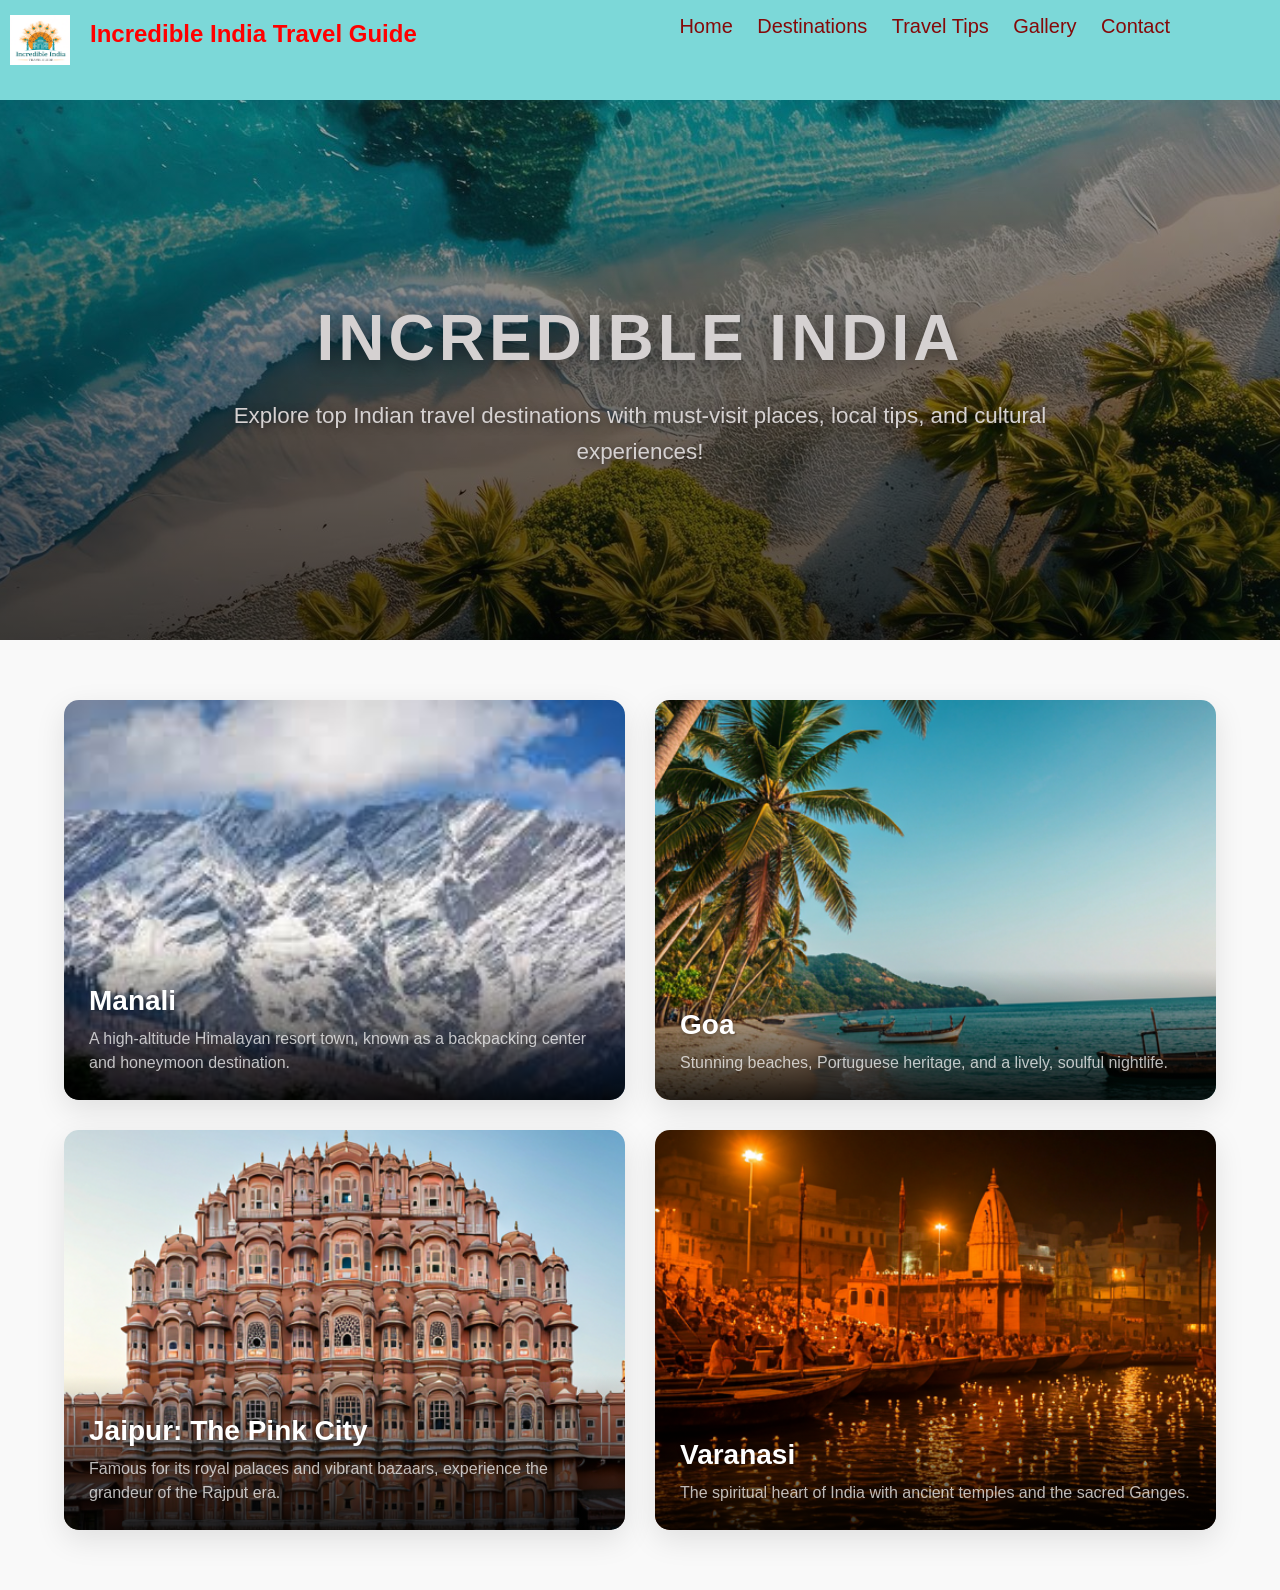
==== index.html @ 91583291 "my name is nikhil" ====
<!DOCTYPE html>
<html lang="en">
<head>
    <meta charset="UTF-8">
    <meta name="viewport" content="width=device-width, initial-scale=1.0">
    <title>Document</title>
    <link rel="stylesheet" href="style.css">
</head>
<body>

  <header> 
    
    <a id="logo" href="index.html"><img src="./pictures/logo.png" style="height: 50px; width: 60px;"></a>
    <h2>Incredible India Travel Guide </h2>
    <nav>
        <a href="index.html">Home</a>
        <a href="destinations.html">Destinations</a>
        <a href="tour-tips.html">Travel Tips</a>
        <a href="gallery.html">Gallery</a>
        <a href="contact.html">Contact</a>
    </nav>
  </header>

  <section class="head-des-image">
    <img id="des-head-img" alt="The Taj Mahal" class="des-tajmahal" src="pictures/background_image.jpg">
    <div class="des-overlay"></div>
    <div class="des-content">
        <h1 class="des-head-image-heading">Incredible India</h1>
        <p class="des-head-font">
            Explore top Indian travel destinations with must-visit places, local tips, and cultural experiences!
        </p>
    </div>
</section>

<!-- Featured Destinations -->

<section class="featured-destinations ">

    <div class="featured-Destinations">

        <div class="fetured-cards"> 
        <img class="fetured-img" src="pictures/manali1.png" alt="manali">
        <div class="feture-discription">
            <h3 class="fetured-name"> Manali</h3>
            <p class="fetured-short-dis">A high-altitude Himalayan resort town, known as a backpacking center and honeymoon destination.</p> 
        </div>
        </div>
        

        <div class="fetured-cards"> 
        <img class="fetured-img" src="pictures/goa.png" alt="Goa">
        <div class="feture-discription">
            <h3 class="fetured-name"> Goa</h3>
            <p class="fetured-short-dis">Stunning beaches, Portuguese heritage, and a lively, soulful nightlife.</p> 
        </div>
        </div>
        

        <div class="fetured-cards"> 
        <img class="fetured-img" src="pictures/jaipur.png" alt="jaipur">
        <div class="feture-discription">
            <h3 class="fetured-name">Jaipur: The Pink City</h3>
            <p class="fetured-short-dis">Famous for its royal palaces and vibrant bazaars, experience the grandeur of the Rajput era.</p>  
        </div>
        </div>


        <div class="fetured-cards"> 
        <img class="fetured-img" src="pictures/varanasi.png" alt="varanasi">
        <div class="feture-discription">
            <h3 class="fetured-name">Varanasi</h3>
            <p class="fetured-short-dis">The spiritual heart of India with ancient temples and the sacred Ganges.</p> 
        </div>
        </div>


           


    </div>  
</section>
   

</body>
</html>
---- style.css ----
body{
    margin: 0px;
    padding: 0px;
    font-family:'Segoe UI', Tahoma, Geneva, Verdana, sans-serif;
    
}



/* index css */
body{
    margin: 0%;
    padding: 0%;
    background-color: rgb(255, 255, 255);
}
header{
 background-color: #7cd8d8;
 color: #23b5ce;
 height: 100px;
 position: sticky;
}

h2{
    display: inline;
    position: absolute;
    text-decoration: none;
    text-align: justify;
   color: red;
    left: 90px;
    
}
 
nav{
    display: inline;
    position: absolute;
    right: 100px;
    top: 15px;
    text-decoration: none;
   
}

a{
    text-decoration: none;
    padding: 10px;
    color: rgb(133, 9, 9);
    font-size: 20px;
}
#logo{

    display: inline;
    padding-left: 10px;
    position: absolute;
    top:5px;
    height: 60px;
    width: 70px;
     
}
.bg-h1{
     
    text-align: center;
    font-size: 50px;
    font-weight: bold;
    margin-bottom: 20px;
    color: #333;
    position: absolute;
    top: 50%;
    left: 50%;
    transform: translate(-50%, -50%);
}


/* featured destination css */

.featured-destinations {
    padding: 60px 5%;
    background-color: #f9f9f9;
}

.featured-Destinations {
    display: grid;
    grid-template-columns: repeat(2, 1fr);
    gap: 30px;
    max-width: 1200px;
    margin: 0 auto;
}

.fetured-cards {
    position: relative;
    overflow: hidden;
    border-radius: 15px;
    height: 400px;
    box-shadow: 0 10px 30px rgba(0,0,0,0.1);
    cursor: pointer;
}

.fetured-img {
    width: 100%;
    height: 100%;
    object-fit: cover;
    transition: transform 0.6s cubic-bezier(0.25, 1, 0.5, 1);
}

.feture-discription {
    position: absolute;
    bottom: 0;
    left: 0;
    width: 100%;
    padding: 40px 25px 25px;
    background: linear-gradient(transparent, rgba(0,0,0,0.85));
    color: white;
    text-align: left;
    transition: transform 0.4s ease;
    box-sizing: border-box;
}

.fetured-name {
    font-size: 28px;
    font-weight: 700;
    margin: 0 0 10px 0;
    color: #fff;
    text-shadow: 0 2px 4px rgba(0,0,0,0.3);
}

.fetured-short-dis {
    font-size: 16px;
    line-height: 1.5;
    margin: 0;
    color: rgba(255,255,255,0.9);
    opacity: 0.8;
    transition: opacity 0.3s ease;
}

/* Hover Effects */
.fetured-cards:hover .fetured-img {
    transform: scale(1.1);
}

.fetured-cards:hover .feture-discription {
    transform: translateY(-5px);
}

.fetured-cards:hover .fetured-short-dis {
    opacity: 1;
}

/* Responsive for small screens */
@media (max-width: 768px) {
    .featured-Destinations {
        grid-template-columns: 1fr;
    }
    .fetured-cards {
        height: 300px;
    }
}




/* contact form css */

.contact-form{
      text-align: center;
      justify-content: center; 
      
}

#name:focus {
    border-color: rgb(255, 9, 83);
    outline:none;
}
#name{
    height: 25px;  
    width: 200px;
    background-color: rgb(133, 245, 193);

}
#email:focus {
    border-color: rgb(255, 9, 83);
    outline:none;
}
#email{
    height: 25px;  
    width: 200px;
    background-color: rgb(133, 245, 193);
}
#textarea:focus {
    border-color: rgb(255, 9, 83);
    outline:none;
}
#textarea{
    width: 200px;
    background-color: rgb(133, 245, 193);
    border: 2px solid rgb(95, 68, 68);
}
 
#contact-submit-button{
    background-color: rgb(206, 133, 228);
    color: rgb(0, 0, 0);
    height: 30px;
    
    border: 2px solid rgb(247, 213, 245);
    
}
#contact-submit-button:hover{
    background-color: rgb(207, 12, 149);
   
}
.contact-info{
    align-items: center;
    text-align: center;
}
#heading-contact{
    text-align: center;
    height: 30px;
    color: rgb(111, 100, 122);
}



/* destination css */

#head-destinations{
    text-align: center;
    color: lightcoral;
}

/* Grid Container */
.Destinations{
    width: 90%;
    margin: auto;

    display: grid;

    /* Responsive Grid */
    grid-template-columns: repeat(auto-fit, minmax(280px, 1fr));

    gap: 30px;
    padding-bottom: 50px;
}

.dis-cards{
    border: 1px solid #ccc;
    border-radius: 10px;
     
    background: white;
    text-align: center;
    padding: 10px;
}
.dis-cards:hover .dis-img{
    transform: scale(1.05);
}

.dis-img{
    width: 100%;
    height: 200px;
    object-fit: cover;
    border-radius: 5px;
}


/* Button */
.dis-inquire{
    padding: 12px 18px;
    border: none;
    border-radius: 8px;

    background: #ee6f40;
    color: white;

    font-size: 15px;
    cursor: pointer;
    transition: 0.3s;
}

.dis-inquire:hover{
    background: #ce3300;
}
 

.short-dis{
    color: #666;
    line-height: 1.6;
    margin-bottom: 18px;
}

.dis-name{
    font-size: 24px;
    margin-bottom: 10px;
    color: #222;
}


/* Destinations page head image */

.head-des-image {
    position: relative;
    width: 100%;
    height: 60vh;
    min-height: 400px;
    display: flex;
    align-items: center;
    justify-content: center;
    overflow: hidden;
}

#des-head-img {
    position: absolute;
    top: 0;
    left: 0;
    width: 100%;
    height: 100%;
    object-fit: cover;
    z-index: -1;
    transform: scale(1.1);
    animation: zoom 20s infinite alternate;
}

@keyframes zoom {
    from { transform: scale(1); }
    to { transform: scale(1.1); }
}

.des-overlay {
    position: absolute;
    top: 0;
    left: 0;
    width: 100%;
    height: 100%;
    background: linear-gradient(to bottom, rgba(0,0,0,0.3), rgba(0,0,0,0.7));
    z-index: 0;
}

.des-content {
    position: relative;
    z-index: 1;
    text-align: center;
    color: rgb(213, 209, 209);
    padding: 20px;
    max-width: 900px;
}

.des-head-image-heading {
    font-size: 4rem;
    font-weight: 800;
    margin-bottom: 20px;
    text-transform: uppercase;
    letter-spacing: 4px;
    text-shadow: 0 4px 20px rgba(0,0,0,0.6);
}

.des-head-font {
    font-size: 1.4rem;
    line-height: 1.6;
    font-weight: 300;
    text-shadow: 0 2px 10px rgba(0,0,0,0.5);
}
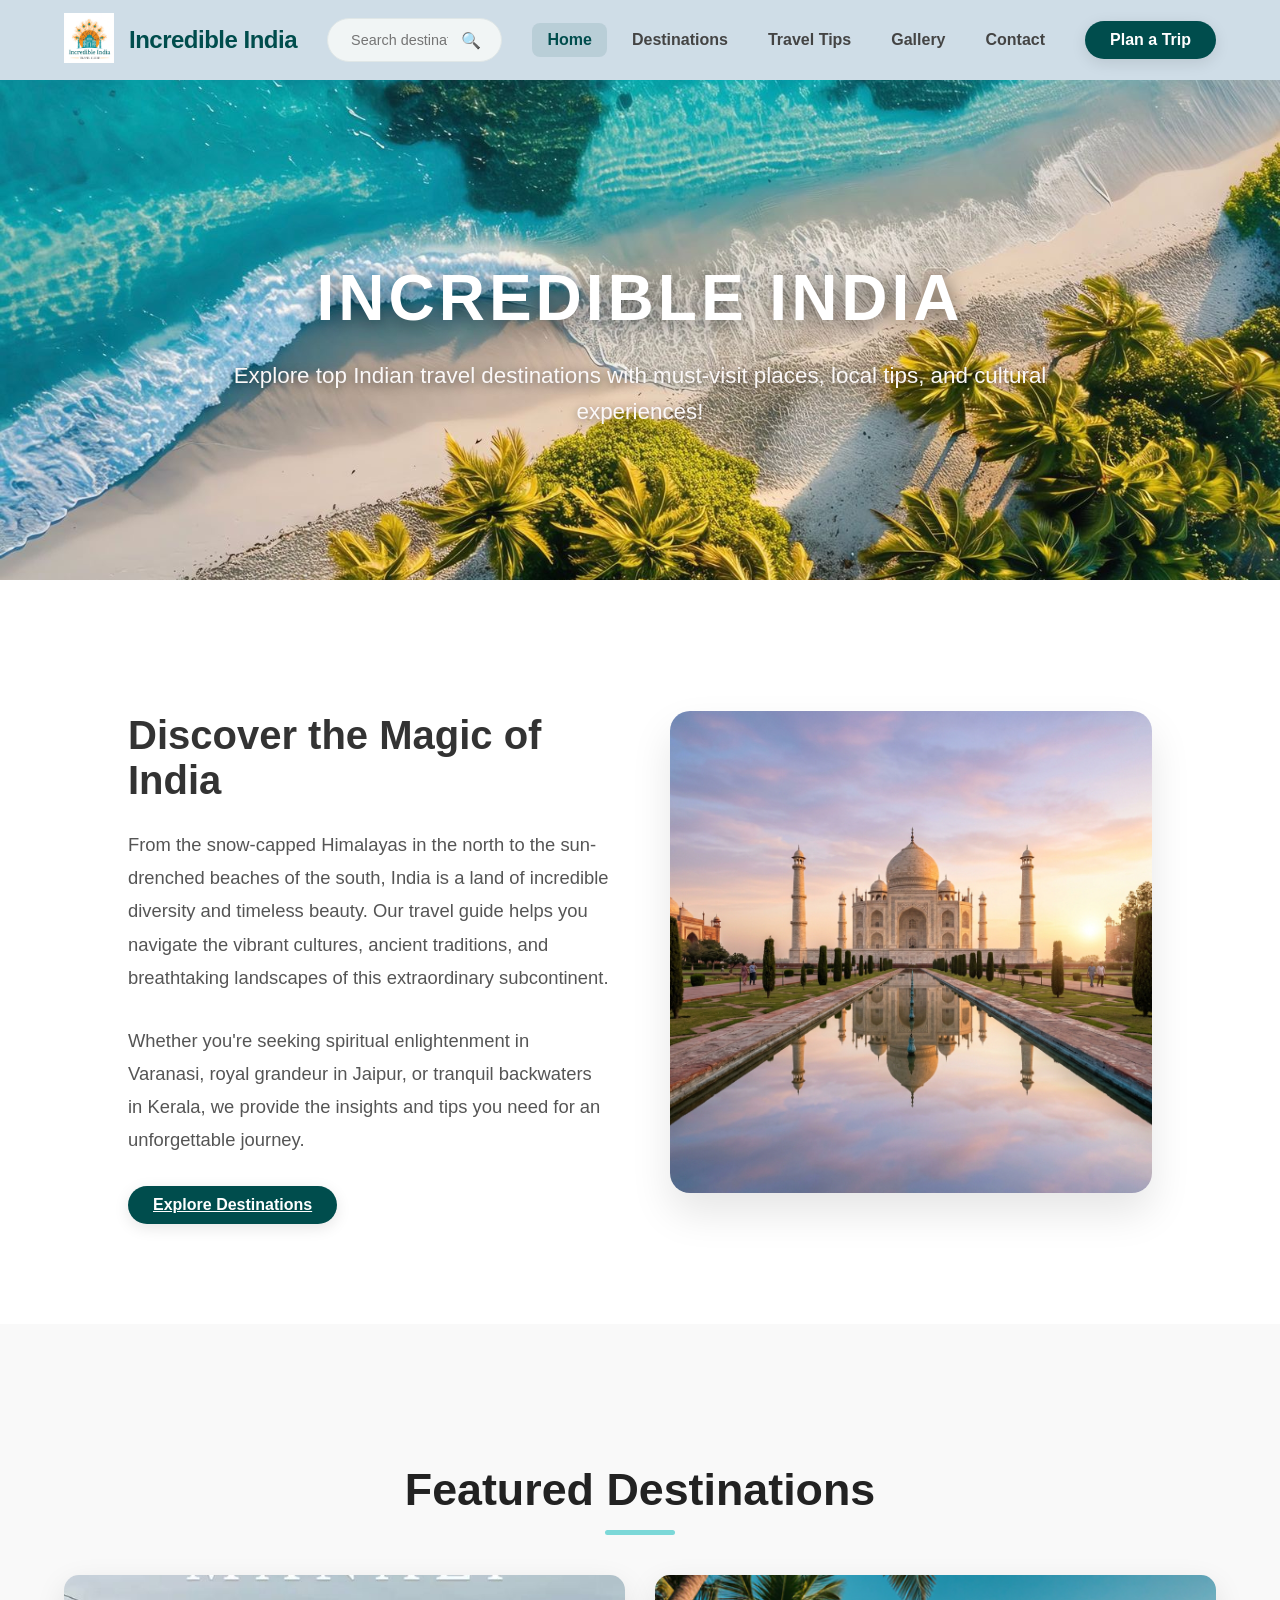
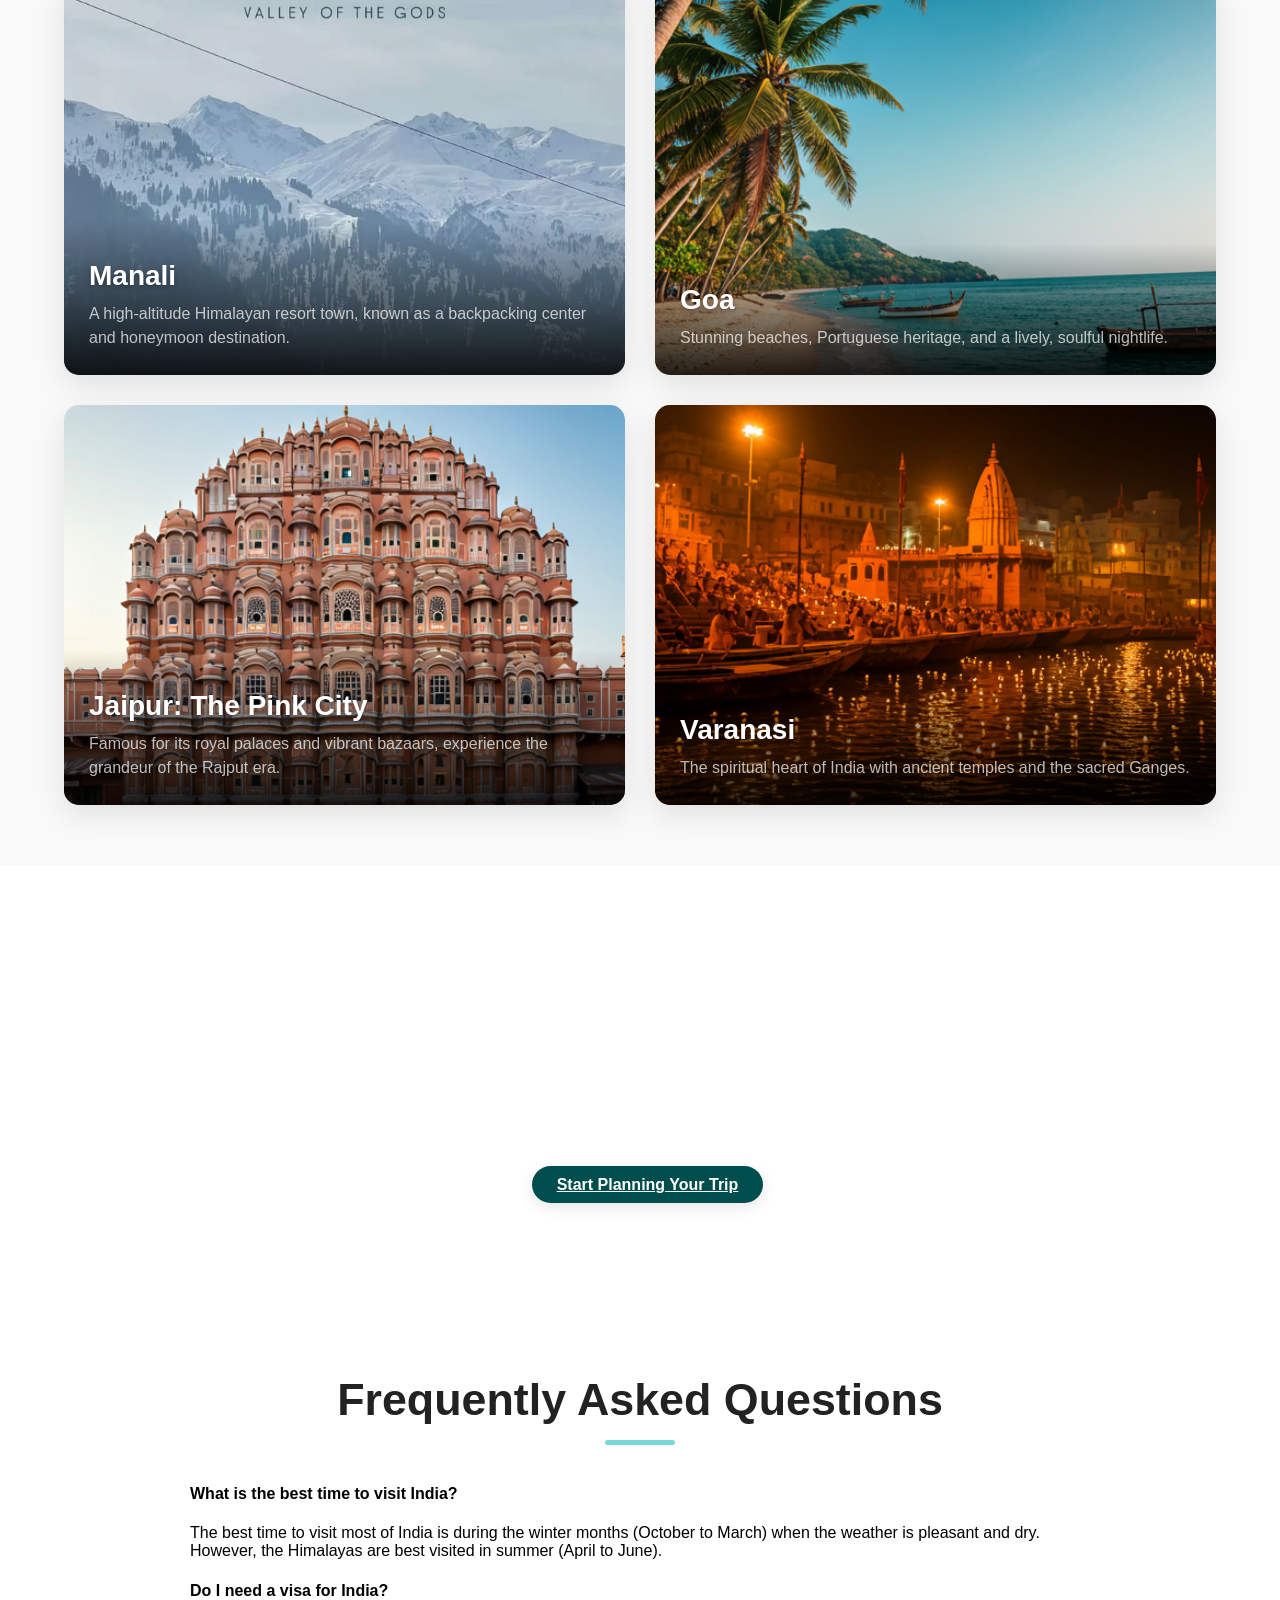
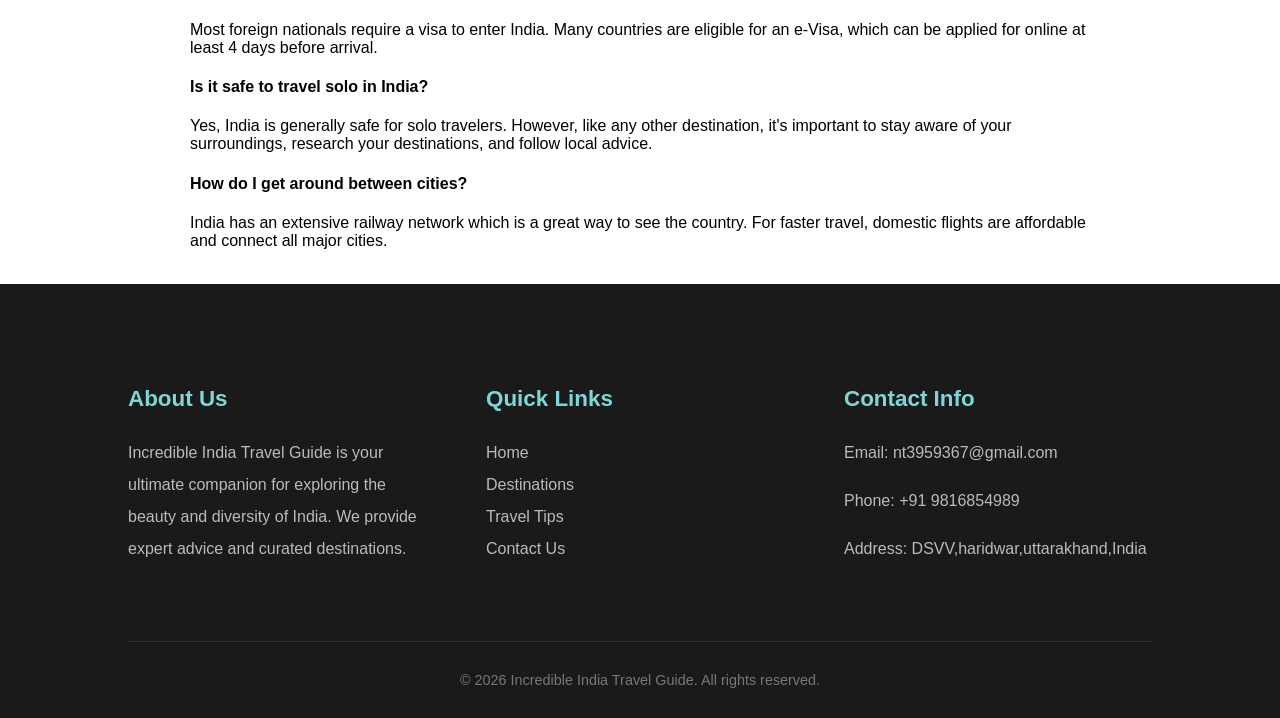
==== commit 60b5e6d3: "Update website layout and styles" ====
--- a/index.html
+++ b/index.html
@@ -8,16 +8,26 @@
 </head>
 <body>
 
-  <header> 
-    
-    <a id="logo" href="index.html"><img src="./pictures/logo.png" style="height: 50px; width: 60px;"></a>
-    <h2>Incredible India Travel Guide </h2>
+   <header> 
+    <div class="header-left">
+        <a id="logo" href="index.html"><img src="./pictures/logo.png" alt="Logo"></a>
+        <h2 class="header-title">Incredible India</h2>
+    </div>
+
+    <div class="header-center">
+        <div class="search-bar">
+            <input type="text" placeholder="Search destinations...">
+            <button>🔍</button>
+        </div>
+    </div>
+
     <nav>
-        <a href="index.html">Home</a>
+        <a href="index.html" class="active">Home</a>
         <a href="destinations.html">Destinations</a>
-        <a href="tour-tips.html">Travel Tips</a>
+        <a href="travel_tips.html">Travel Tips</a>
         <a href="gallery.html">Gallery</a>
         <a href="contact.html">Contact</a>
+        <a href="contact.html" class="nav-btn">Plan a Trip</a>
     </nav>
   </header>
 
@@ -32,9 +42,28 @@
     </div>
 </section>
 
+<!-- Why Choose India Section -->
+<section class="home-info-section">
+    <div class="home-info-content">
+        <h2>Discover the Magic of India</h2>
+        <p>
+            From the snow-capped Himalayas in the north to the sun-drenched beaches of the south, India is a land of incredible diversity and timeless beauty. Our travel guide helps you navigate the vibrant cultures, ancient traditions, and breathtaking landscapes of this extraordinary subcontinent.
+        </p>
+        <p>
+            Whether you're seeking spiritual enlightenment in Varanasi, royal grandeur in Jaipur, or tranquil backwaters in Kerala, we provide the insights and tips you need for an unforgettable journey.
+        </p>
+        <a href="destinations.html" class="nav-btn" style="margin-left: 0; display: inline-block;">Explore Destinations</a>
+    </div>
+    <div class="home-info-image">
+        <img src="pictures/india_hero.png" alt="Incredible India">
+    </div>
+</section>
+
 <!-- Featured Destinations -->
+<section class="featured-destinations ">
+    
+    <h2 class="section-title">Featured Destinations</h2>
 
-<section class="featured-destinations ">
 
     <div class="featured-Destinations">
 
@@ -73,13 +102,69 @@
         </div>
         </div>
 
-
-           
-
-
     </div>  
 </section>
-   
 
+<!-- Call to Action Section -->
+<section class="cta-section">
+    <div class="cta-content">
+        <h2>Ready to Explore India?</h2>
+        <p>Book your personalized tour guide and discover the hidden gems of India with our expert team.</p>
+        <a href="contact.html" class="nav-btn">Start Planning Your Trip</a>
+    </div>
+</section>
+
+<section class="faq-section">
+    <h2 class="section-title">Frequently Asked Questions</h2>
+    <div class="faq-container" style="max-width: 900px; margin: 0 auto;">
+        
+        <div class="faq-item">
+            <h4>What is the best time to visit India?</h4>
+            <p>The best time to visit most of India is during the winter months (October to March) when the weather is pleasant and dry. However, the Himalayas are best visited in summer (April to June).</p>
+        </div>
+
+        <div class="faq-item">
+            <h4>Do I need a visa for India?</h4>
+            <p>Most foreign nationals require a visa to enter India. Many countries are eligible for an e-Visa, which can be applied for online at least 4 days before arrival.</p>
+        </div>
+
+        <div class="faq-item">
+            <h4>Is it safe to travel solo in India?</h4>
+            <p>Yes, India is generally safe for solo travelers. However, like any other destination, it's important to stay aware of your surroundings, research your destinations, and follow local advice.</p>
+        </div>
+
+        <div class="faq-item">
+            <h4>How do I get around between cities?</h4>
+            <p>India has an extensive railway network which is a great way to see the country. For faster travel, domestic flights are affordable and connect all major cities.</p>
+        </div>
+
+    </div>
+  </section>
+<br>
+
+<footer>
+    <div class="footer-container">
+        <div class="footer-box">
+            <h3>About Us</h3>
+            <p>Incredible India Travel Guide is your ultimate companion for exploring the beauty and diversity of India. We provide expert advice and curated destinations.</p>
+        </div>
+        <div class="footer-box">
+            <h3>Quick Links</h3>
+            <a href="index.html">Home</a>
+            <a href="destinations.html">Destinations</a>
+            <a href="travel_tips.html">Travel Tips</a>
+            <a href="contact.html">Contact Us</a>
+        </div>
+        <div class="footer-box">
+            <h3>Contact Info</h3>
+            <p>Email: nt3959367@gmail.com</p>
+            <p>Phone: +91 9816854989</p>
+            <p>Address: DSVV,haridwar,uttarakhand,India</p>
+        </div>
+    </div>
+    <div class="footer-bottom">
+        &copy; 2026 Incredible India Travel Guide. All rights reserved.
+    </div>
+</footer>
 </body>
 </html>
--- a/style.css
+++ b/style.css
@@ -13,48 +13,252 @@
     padding: 0%;
     background-color: rgb(255, 255, 255);
 }
-header{
- background-color: #7cd8d8;
- color: #23b5ce;
- height: 100px;
- position: sticky;
-}
-
-h2{
-    display: inline;
-    position: absolute;
+header {
+    background-color: #cfdde7;
+    height: 80px;
+    display: flex;
+    align-items: center;
+    justify-content: space-between;
+    padding: 0 5%;
+    position: sticky;
+    top: 0;
+    z-index: 1000;
+}
+
+.header-left {
+    display: flex;
+    align-items: center;
+    gap: 15px;
+}
+
+#logo img {
+    height: 50px;
+    width: auto;
+    transition: 0.3s;
+}
+
+#logo:hover img {
+    transform: scale(1.05);
+}
+
+.header-title {
+    font-size: 1.5rem;
+    font-weight: 800;
+    color: #004d4d;
+    margin: 0;
+    letter-spacing: -0.5px;
+    text-transform: capitalize;
+}
+
+.header-center {
+    flex: 1;
+    max-width: 400px;
+    margin: 0 30px;
+}
+
+.search-bar {
+    display: flex;
+    background: #f1f5f5;
+    border-radius: 50px;
+    padding: 5px 15px;
+    border: 1px solid #e0e7e7;
+    transition: 0.3s;
+}
+
+.search-bar:focus-within {
+    background: #fff;
+    border-color: #004d4d;
+    box-shadow: 0 0 0 3px rgba(0, 77, 77, 0.1);
+}
+
+.search-bar input {
+    border: none;
+    background: transparent;
+    padding: 8px;
+    width: 100%;
+    outline: none;
+    font-size: 0.9rem;
+    color: #333;
+}
+
+.search-bar button {
+    background: none;
+    border: none;
+    cursor: pointer;
+    color: #004d4d;
+    font-size: 1rem;
+    padding: 0 5px;
+}
+
+nav {
+    display: flex;
+    align-items: center;
+    gap: 10px;
+}
+
+nav a {
     text-decoration: none;
-    text-align: justify;
-   color: red;
-    left: 90px;
-    
-}
- 
-nav{
-    display: inline;
-    position: absolute;
-    right: 100px;
-    top: 15px;
+    padding: 8px 15px;
+    color: #444;
+    font-size: 16px;
+    font-weight: 600;
+    transition: 0.3s;
+    border-radius: 8px;
+}
+
+nav a:hover {
+    color: #004d4d;
+    background: rgba(0, 77, 77, 0.05);
+}
+
+nav a.active {
+    color: #004d4d;
+    background: rgba(0, 77, 77, 0.1);
+}
+
+/* Nav Button Style */
+.nav-btn {
+    background-color: #004d4d;
+    color: white !important;
+    padding: 10px 25px !important;
+    border-radius: 30px;
+    margin-left: 15px;
+    font-weight: 600;
+    box-shadow: 0 4px 15px rgba(0,0,0,0.1);
+}
+
+.nav-btn:hover {
+    background-color: #003333;
+    transform: translateY(-2px);
+    box-shadow: 0 6px 20px rgba(0,0,0,0.15);
+}
+
+/* Section Title */
+.section-title {
+    text-align: center;
+    font-size: 2.8rem;
+    margin: 80px 0 40px;
+    color: #222;
+    font-weight: 800;
+}
+
+.section-title::after {
+    content: '';
+    display: block;
+    width: 70px;
+    height: 5px;
+    background: #7cd8d8;
+    margin: 15px auto 0;
+    border-radius: 10px;
+}
+
+/* Home Info Section */
+.home-info-section {
+    padding: 100px 10%;
+    background-color: #fff;
+    display: flex;
+    flex-wrap: wrap;
+    gap: 60px;
+    align-items: center;
+    justify-content: center;
+}
+
+.home-info-content {
+    flex: 1;
+    min-width: 300px;
+}
+
+.home-info-content h2 {
+    font-size: 2.5rem;
+    color: #333;
+    margin-bottom: 25px;
+    position: relative;
+    left: 0;
+    display: block;
+}
+
+.home-info-content p {
+    font-size: 1.15rem;
+    line-height: 1.8;
+    color: #555;
+    margin-bottom: 30px;
+}
+
+.home-info-image {
+    flex: 1;
+    min-width: 300px;
+    border-radius: 20px;
+    overflow: hidden;
+    box-shadow: 0 20px 40px rgba(0,0,0,0.1);
+}
+
+.home-info-image img {
+    width: 100%;
+    height: auto;
+    display: block;
+    transition: 0.5s;
+}
+
+.home-info-image:hover img {
+    transform: scale(1.05);
+}
+
+/* Footer Styles */
+footer {
+    background-color: #1a1a1a;
+    color: #fff;
+    padding: 80px 10% 30px;
+    margin-top: 0;
+}
+
+.footer-container {
+    display: grid;
+    grid-template-columns: repeat(auto-fit, minmax(250px, 1fr));
+    gap: 50px;
+    max-width: 1200px;
+    margin: 0 auto;
+}
+
+.footer-box h3 {
+    font-size: 1.4rem;
+    margin-bottom: 25px;
+    color: #7cd8d8;
+}
+
+.footer-box p, .footer-box a {
+    color: #bbb;
+    font-size: 1rem;
+    line-height: 2;
+    display: block;
     text-decoration: none;
-   
-}
-
-a{
-    text-decoration: none;
-    padding: 10px;
-    color: rgb(133, 9, 9);
-    font-size: 20px;
-}
-#logo{
-
-    display: inline;
-    padding-left: 10px;
-    position: absolute;
-    top:5px;
-    height: 60px;
-    width: 70px;
-     
-}
+    padding: 0;
+}
+
+.footer-box a:hover {
+    color: #7cd8d8;
+    padding-left: 5px;
+}
+
+.footer-bottom {
+    text-align: center;
+    margin-top: 60px;
+    padding-top: 30px;
+    border-top: 1px solid #333;
+    color: #777;
+    font-size: 0.9rem;
+}
+
+/* Responsive adjustments */
+@media (max-width: 992px) {
+    header h2 {
+        display: none;
+    }
+    nav {
+        right: 20px;
+    }
+}
+
+
 .bg-h1{
      
     text-align: center;
@@ -91,7 +295,13 @@
     height: 400px;
     box-shadow: 0 10px 30px rgba(0,0,0,0.1);
     cursor: pointer;
-}
+    animation: fadeInUp 0.8s ease backwards;
+}
+
+.fetured-cards:nth-child(1) { animation-delay: 0.1s; }
+.fetured-cards:nth-child(2) { animation-delay: 0.2s; }
+.fetured-cards:nth-child(3) { animation-delay: 0.3s; }
+.fetured-cards:nth-child(4) { animation-delay: 0.4s; }
 
 .fetured-img {
     width: 100%;
@@ -154,8 +364,6 @@
 }
 
 
-
-
 /* contact form css */
 
 .contact-form{
@@ -201,10 +409,248 @@
     border: 2px solid rgb(247, 213, 245);
     
 }
-#contact-submit-button:hover{
+#contact-submit-button:hover {
     background-color: rgb(207, 12, 149);
-   
-}
+}
+
+/* Tips Section Styles */
+.tips-container {
+    padding: 100px 10%;
+    background-color: #f8fbfb;
+}
+
+.tips-grid {
+    display: grid;
+    grid-template-columns: repeat(auto-fit, minmax(320px, 1fr));
+    gap: 30px;
+    margin-top: 50px;
+}
+
+.tip-card {
+    background: #ffffff;
+    padding: 40px 30px;
+    border-radius: 24px;
+    border: 1px solid rgba(0, 0, 0, 0.05);
+    transition: all 0.4s cubic-bezier(0.175, 0.885, 0.32, 1.275);
+    display: flex;
+    flex-direction: column;
+    align-items: flex-start;
+    position: relative;
+    overflow: hidden;
+    box-shadow: 0 10px 30px rgba(0, 0, 0, 0.03);
+    animation: fadeInUp 0.8s ease backwards;
+}
+
+.tip-card:nth-child(1) { animation-delay: 0.1s; }
+.tip-card:nth-child(2) { animation-delay: 0.2s; }
+.tip-card:nth-child(3) { animation-delay: 0.3s; }
+.tip-card:nth-child(4) { animation-delay: 0.4s; }
+.tip-card:nth-child(5) { animation-delay: 0.5s; }
+.tip-card:nth-child(6) { animation-delay: 0.6s; }
+
+.tip-card::before {
+    content: '';
+    position: absolute;
+    top: 0;
+    left: 0;
+    width: 100%;
+    height: 4px;
+    background: linear-gradient(90deg, #004d4d, #7cd8d8);
+    opacity: 0;
+    transition: 0.3s;
+}
+
+.tip-card:hover {
+    transform: translateY(-12px);
+    box-shadow: 0 25px 50px rgba(0, 77, 77, 0.1);
+    border-color: rgba(124, 216, 216, 0.3);
+}
+
+.tip-card:hover::before {
+    opacity: 1;
+}
+
+.tip-icon {
+    font-size: 3rem;
+    margin-bottom: 25px;
+    background: rgba(0, 77, 77, 0.05);
+    width: 80px;
+    height: 80px;
+    display: flex;
+    align-items: center;
+    justify-content: center;
+    border-radius: 20px;
+    transition: 0.3s;
+}
+
+.tip-card:hover .tip-icon {
+    background: #004d4d;
+    transform: rotate(10deg);
+}
+
+.tip-card:hover .tip-icon span {
+    filter: brightness(0) invert(1);
+}
+
+.tip-card h3 {
+    font-size: 1.6rem;
+    margin-bottom: 15px;
+    color: #004d4d;
+    font-weight: 700;
+}
+
+.tip-card p {
+    color: #555;
+    line-height: 1.8;
+    margin: 0;
+    font-size: 1.05rem;
+}
+
+/* Destinations Improvements */
+.destinations-hero {
+    background: url('pictures/ladakh.png');
+    background-size: cover;
+    background-position: center;
+    height: 400px;
+    display: flex;
+    align-items: center;
+    justify-content: center;
+    color: white;
+    text-align: center;
+}
+
+.destinations-hero h1 {
+    font-size: 4rem;
+    letter-spacing: 5px;
+    text-transform: uppercase;
+}
+
+
+
+/* Seasonal Guide */
+.seasonal-section {
+    padding: 80px 10%;
+    background-color: #fff;
+}
+
+.seasonal-grid {
+    display: grid;
+    grid-template-columns: repeat(auto-fit, minmax(280px, 1fr));
+    gap: 25px;
+    margin-top: 40px;
+}
+
+.season-card {
+    background: #fdfdfd;
+    padding: 30px;
+    border-radius: 20px;
+    border-left: 5px solid #004d4d;
+    box-shadow: 0 5px 15px rgba(0,0,0,0.02);
+    transition: 0.3s;
+}
+
+.season-card:hover {
+    transform: translateX(10px);
+    background: #f1fafa;
+}
+
+.season-card h4 {
+    color: #004d4d;
+    margin: 0 0 10px 0;
+    font-size: 1.3rem;
+}
+
+/* Checklist Section */
+.checklist-section {
+    padding: 80px 10%;
+    background: linear-gradient(135deg, #004d4d, #002d2d);
+    color: white;
+}
+
+.checklist-container {
+    display: grid;
+    grid-template-columns: repeat(auto-fit, minmax(300px, 1fr));
+    gap: 40px;
+    margin-top: 40px;
+}
+
+.checklist-box {
+    background: rgba(255, 255, 255, 0.1);
+    backdrop-filter: blur(10px);
+    padding: 30px;
+    border-radius: 20px;
+    border: 1px solid rgba(255, 255, 255, 0.1);
+}
+
+.checklist-box h3 {
+    margin-bottom: 20px;
+    color: #7cd8d8;
+}
+
+.checklist-item {
+    display: flex;
+    align-items: center;
+    gap: 12px;
+    margin-bottom: 12px;
+    font-size: 1.05rem;
+}
+
+.checklist-item input[type="checkbox"] {
+    width: 18px;
+    height: 18px;
+    cursor: pointer;
+    accent-color: #7cd8d8;
+}
+
+/* Phrases Section */
+.phrases-section {
+    padding: 80px 10%;
+    background: #f8fbfb;
+}
+
+.phrases-grid {
+    display: grid;
+    grid-template-columns: repeat(auto-fit, minmax(250px, 1fr));
+    gap: 20px;
+    margin-top: 40px;
+}
+
+.phrase-card {
+    background: white;
+    padding: 20px;
+    border-radius: 15px;
+    text-align: center;
+    box-shadow: 0 4px 12px rgba(0,0,0,0.05);
+    transition: 0.3s;
+}
+
+.phrase-card:hover {
+    background: #004d4d;
+    color: white;
+}
+
+.phrase-card:hover .hindi { color: #7cd8d8; }
+
+.phrase-card .hindi {
+    font-size: 1.4rem;
+    font-weight: 700;
+    color: #004d4d;
+    margin-bottom: 5px;
+    display: block;
+}
+
+.phrase-card .meaning {
+    font-size: 0.9rem;
+    color: #666;
+    font-style: italic;
+}
+.phrase-card:hover .meaning { color: #ccc; }
+
+/* General Utilities */
+.text-center { text-align: center; }
+.mt-50 { margin-top: 50px; }
+.mb-30 { margin-bottom: 30px; }
+
 .contact-info{
     align-items: center;
     text-align: center;
@@ -292,15 +738,105 @@
 
 /* Destinations page head image */
 
+/* Quick Insights */
+.quick-insights {
+    display: flex;
+    justify-content: center;
+    flex-wrap: wrap;
+    gap: 30px;
+    padding: 30px 10%;
+    background: #fff;
+    box-shadow: 0 10px 30px rgba(0,0,0,0.05);
+    position: relative;
+    z-index: 10;
+    margin-top: -40px;
+    width: 80%;
+    margin-left: auto;
+    margin-right: auto;
+    border-radius: 20px;
+}
+
+.insight-item {
+    display: flex;
+    align-items: center;
+    gap: 15px;
+}
+
+.insight-icon {
+    font-size: 1.8rem;
+    background: #f1fafa;
+    width: 50px;
+    height: 50px;
+    display: flex;
+    align-items: center;
+    justify-content: center;
+    border-radius: 12px;
+}
+
+.insight-text {
+    display: flex;
+    flex-direction: column;
+}
+
+.insight-text strong {
+    color: #004d4d;
+    font-size: 1.1rem;
+}
+
+.insight-text span {
+    color: #888;
+    font-size: 0.85rem;
+}
+
+/* Scroll Indicator */
+.scroll-indicator {
+    position: absolute;
+    bottom: 30px;
+    left: 50%;
+    transform: translateX(-50%);
+    display: flex;
+    flex-direction: column;
+    align-items: center;
+    gap: 10px;
+    color: white;
+    font-size: 0.8rem;
+    opacity: 0.8;
+    z-index: 2;
+}
+
+.mouse {
+    width: 25px;
+    height: 40px;
+    border: 2px solid white;
+    border-radius: 20px;
+    position: relative;
+}
+
+.wheel {
+    width: 4px;
+    height: 8px;
+    background: white;
+    border-radius: 2px;
+    position: absolute;
+    top: 6px;
+    left: 50%;
+    transform: translateX(-50%);
+    animation: scrollWheel 2s infinite;
+}
+
+@keyframes scrollWheel {
+    0% { opacity: 1; top: 6px; }
+    100% { opacity: 0; top: 25px; }
+}
+
 .head-des-image {
     position: relative;
     width: 100%;
-    height: 60vh;
-    min-height: 400px;
+    height: 500px;
+    overflow: hidden;
     display: flex;
     align-items: center;
     justify-content: center;
-    overflow: hidden;
 }
 
 #des-head-img {
@@ -311,30 +847,17 @@
     height: 100%;
     object-fit: cover;
     z-index: -1;
-    transform: scale(1.1);
-    animation: zoom 20s infinite alternate;
-}
-
-@keyframes zoom {
-    from { transform: scale(1); }
-    to { transform: scale(1.1); }
 }
 
 .des-overlay {
-    position: absolute;
-    top: 0;
-    left: 0;
-    width: 100%;
-    height: 100%;
-    background: linear-gradient(to bottom, rgba(0,0,0,0.3), rgba(0,0,0,0.7));
-    z-index: 0;
+    display: none; /* Removed the black transparent image */
 }
 
 .des-content {
     position: relative;
     z-index: 1;
     text-align: center;
-    color: rgb(213, 209, 209);
+    color: rgb(251, 248, 248);
     padding: 20px;
     max-width: 900px;
 }
@@ -346,6 +869,7 @@
     text-transform: uppercase;
     letter-spacing: 4px;
     text-shadow: 0 4px 20px rgba(0,0,0,0.6);
+    color: white;
 }
 
 .des-head-font {
@@ -355,6 +879,386 @@
     text-shadow: 0 2px 10px rgba(0,0,0,0.5);
 }
 
+/* CTA Section */
+.cta-section {
+    padding: 100px 10%;
+    background: linear-gradient(rgba(0, 77, 77, 0.9), rgba(0, 77, 77, 0.9)), url('pictures/background_image.jpg');
+    background-size: cover;
+    background-position: center;
+    background-attachment: fixed;
+    text-align: center;
+    color: white;
+}
+
+.cta-content h2 {
+    font-size: 3rem;
+    margin-bottom: 25px;
+    font-weight: 800;
+}
+
+.cta-content p {
+    font-size: 1.25rem;
+    margin-bottom: 45px;
+    opacity: 0.9;
+    max-width: 700px;
+    margin-left: auto;
+    margin-right: auto;
+}
+
+/* Destinations Alignment Improvements */
+.Destinations {
+    display: grid;
+    grid-template-columns: repeat(auto-fill, minmax(350px, 1fr));
+    gap: 35px;
+    padding: 80px 8%;
+    background: #fdfdfd;
+    max-width: 1400px;
+    margin: 0 auto;
+}
+
+.dis-cards {
+    background: #ffffff;
+    border-radius: 20px;
+    overflow: hidden;
+    box-shadow: 0 10px 30px rgba(0, 0, 0, 0.05);
+    display: flex;
+    flex-direction: column;
+    height: 100%;
+    transition: all 0.4s ease;
+    border: 1px solid rgba(0,0,0,0.03);
+    text-align: left;
+    padding: 0;
+    animation: fadeInUp 0.8s ease backwards;
+}
+
+.dis-cards:nth-child(1) { animation-delay: 0.1s; }
+.dis-cards:nth-child(2) { animation-delay: 0.2s; }
+.dis-cards:nth-child(3) { animation-delay: 0.3s; }
+.dis-cards:nth-child(4) { animation-delay: 0.4s; }
+.dis-cards:nth-child(5) { animation-delay: 0.5s; }
+.dis-cards:nth-child(6) { animation-delay: 0.6s; }
+.dis-cards:nth-child(7) { animation-delay: 0.7s; }
+.dis-cards:nth-child(8) { animation-delay: 0.8s; }
+.dis-cards:nth-child(9) { animation-delay: 0.9s; }
+
+.dis-cards:hover {
+    transform: translateY(-10px) scale(1.02);
+    box-shadow: 0 30px 60px rgba(0, 77, 77, 0.15);
+}
+
+.dis-img-container {
+    width: 100%;
+    height: 250px;
+    overflow: hidden;
+    position: relative;
+}
+
+.dis-img {
+    width: 100%;
+    height: 100%;
+    object-fit: cover;
+    transition: 0.6s;
+}
+
+.dis-cards:hover .dis-img {
+    transform: scale(1.15);
+}
+
+.dis-content-box {
+    padding: 30px;
+    flex-grow: 1;
+    display: flex;
+    flex-direction: column;
+    justify-content: space-between;
+    gap: 15px;
+}
+
+.dis-name {
+    font-size: 1.8rem;
+    margin: 0;
+    color: #004d4d;
+    font-weight: 800;
+}
+
+.short-dis {
+    font-size: 1.05rem;
+    color: #555;
+    line-height: 1.7;
+    margin: 0;
+    flex-grow: 1;
+}
+
+.dis-inquire {
+    width: 100%;
+    background: #004d4d;
+    color: #fff;
+    padding: 15px;
+    border: none;
+    border-radius: 12px;
+    font-weight: 700;
+    font-size: 1rem;
+    cursor: pointer;
+    transition: 0.3s;
+    letter-spacing: 0.5px;
+    text-transform: uppercase;
+}
+
+.dis-inquire:hover {
+    background: #003333;
+    box-shadow: 0 5px 15px rgba(0, 77, 77, 0.2);
+}
+
+/* Gallery Entrance Animations */
+@keyframes fadeInUp {
+    from {
+        opacity: 0;
+        transform: translateY(30px);
+    }
+    to {
+        opacity: 1;
+        transform: translateY(0);
+    }
+}
+
+/* Premium Photo Gallery Styles */
+.gallery-hero {
+    height: 40vh;
+    background: linear-gradient(rgba(0,0,0,0.6), rgba(0,0,0,0.6)), url('pictures/india_hero.png');
+    background-size: cover;
+    background-position: center;
+    background-attachment: fixed;
+    display: flex;
+    align-items: center;
+    justify-content: center;
+    text-align: center;
+    color: #fff;
+}
+
+.gallery-hero-content h1 {
+    font-size: 3.5rem;
+    margin-bottom: 15px;
+    letter-spacing: 2px;
+}
+
+.gallery-section {
+    padding: 80px 5%;
+    background: #fdfdfd;
+}
+
+.gallery-grid {
+    display: grid;
+    grid-template-columns: repeat(auto-fill, minmax(300px, 1fr));
+    grid-auto-rows: 250px;
+    grid-auto-flow: dense;
+    gap: 20px;
+    max-width: 1400px;
+    margin: 0 auto;
+}
+
+.gallery-item {
+    position: relative;
+    border-radius: 12px;
+    overflow: hidden;
+    cursor: pointer;
+    box-shadow: 0 5px 15px rgba(0,0,0,0.08);
+}
+
+/* Proper align grids with varying sizes for photo gallery feel */
+.gallery-item.large {
+    grid-row: span 2;
+    grid-column: span 2;
+}
+
+.gallery-item.wide {
+    grid-column: span 2;
+}
+
+.gallery-item.tall {
+    grid-row: span 2;
+}
+
+.gallery-item img {
+    width: 100%;
+    height: 100%;
+    object-fit: cover;
+    transition: transform 0.8s cubic-bezier(0.2, 1, 0.3, 1);
+}
+
+.gallery-overlay {
+    position: absolute;
+    inset: 0;
+    background: rgba(0, 0, 0, 0.4);
+    display: flex;
+    align-items: center;
+    justify-content: center;
+    padding: 30px;
+    opacity: 1; /* Keep text visible as requested */
+    transition: background 0.4s ease;
+}
+
+.overlay-content {
+    text-align: center;
+    color: #fff;
+    transform: translateY(0);
+    transition: transform 0.4s ease;
+    z-index: 2;
+}
+
+.overlay-content h3 {
+    font-size: 1.5rem;
+    font-weight: 700;
+    margin-bottom: 10px;
+    text-shadow: 0 2px 10px rgba(0,0,0,0.5);
+}
+
+.overlay-content p {
+    font-size: 0.9rem;
+    opacity: 0.9;
+    font-weight: 300;
+    line-height: 1.4;
+    max-width: 250px;
+    margin: 0 auto;
+    text-shadow: 0 1px 5px rgba(0,0,0,0.5);
+}
+
+/* Premium Hover Effects */
+.gallery-item:hover img {
+    transform: scale(1.1);
+}
+
+.gallery-item:hover .gallery-overlay {
+    background: rgba(0, 77, 77, 0.7); /* Subtle teal tint on hover */
+    backdrop-filter: blur(4px);
+}
+
+.gallery-item:hover .overlay-content {
+    transform: scale(1.05);
+}
+
+@media (max-width: 768px) {
+    .gallery-grid {
+        grid-template-columns: 1fr;
+        grid-auto-rows: 300px;
+    }
+    .gallery-item.large, .gallery-item.wide, .gallery-item.tall {
+        grid-row: span 1;
+        grid-column: span 1;
+    }
+    .gallery-hero-content h1 {
+        font-size: 2.5rem;
+    }
+}
+
+/* Quick Insights */
+.quick-insights {
+    display: flex;
+    justify-content: center;
+    flex-wrap: wrap;
+    gap: 30px;
+    padding: 30px 10%;
+    background: #fff;
+    box-shadow: 0 15px 35px rgba(0,0,0,0.1);
+    position: relative;
+    z-index: 10;
+    margin: -60px auto 0;
+    width: 80%;
+    border-radius: 24px;
+    border: 1px solid rgba(0, 0, 0, 0.05);
+}
+
+.insight-item {
+    display: flex;
+    align-items: center;
+    gap: 15px;
+}
+
+.insight-icon {
+    font-size: 1.8rem;
+    background: #f1fafa;
+    width: 55px;
+    height: 55px;
+    display: flex;
+    align-items: center;
+    justify-content: center;
+    border-radius: 14px;
+    transition: 0.3s;
+}
+
+.insight-item:hover .insight-icon {
+    background: #004d4d;
+    transform: translateY(-5px);
+    color: white;
+}
+
+.insight-text {
+    display: flex;
+    flex-direction: column;
+}
+
+.insight-text strong {
+    color: #004d4d;
+    font-size: 1.15rem;
+    font-weight: 700;
+}
+
+.insight-text span {
+    color: #888;
+    font-size: 0.9rem;
+}
+
+/* Scroll Indicator */
+.scroll-indicator {
+    position: absolute;
+    bottom: 40px;
+    left: 50%;
+    transform: translateX(-50%);
+    display: flex;
+    flex-direction: column;
+    align-items: center;
+    gap: 12px;
+    color: white;
+    font-size: 0.85rem;
+    letter-spacing: 1px;
+    text-transform: uppercase;
+    font-weight: 600;
+    opacity: 0.9;
+    z-index: 2;
+}
+
+.mouse {
+    width: 26px;
+    height: 42px;
+    border: 2px solid white;
+    border-radius: 20px;
+    position: relative;
+}
+
+.wheel {
+    width: 4px;
+    height: 8px;
+    background: white;
+    border-radius: 2px;
+    position: absolute;
+    top: 8px;
+    left: 50%;
+    transform: translateX(-50%);
+    animation: scrollWheel 2s infinite;
+}
+
+@keyframes scrollWheel {
+    0% { opacity: 1; top: 8px; }
+    100% { opacity: 0; top: 28px; }
+}
+
+@media (max-width: 992px) {
+    .quick-insights {
+        width: 90%;
+        margin-top: -30px;
+        gap: 20px;
+        padding: 20px;
+    }
+}
+
 
 
 
